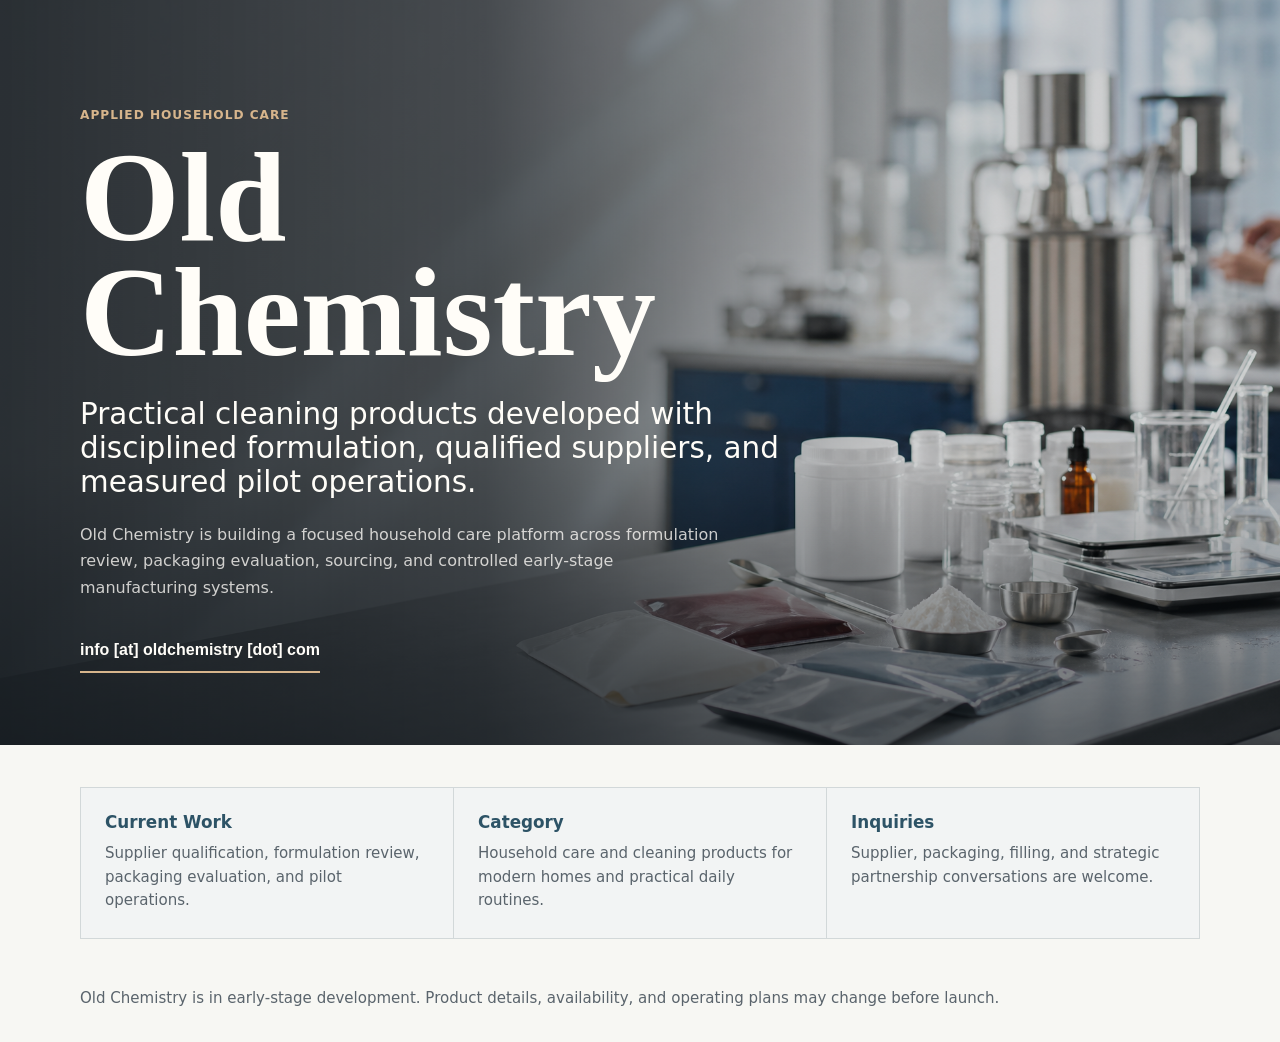
==== index.html @ 78874b06 "Add corporate lifestyle hero" ====
<!doctype html>
<html lang="en">
  <head>
    <meta charset="utf-8">
    <meta name="viewport" content="width=device-width, initial-scale=1">
    <title>Old Chemistry</title>
    <meta
      name="description"
      content="Old Chemistry is an early-stage household care company developing practical, transparent cleaning products."
    >
    <link rel="stylesheet" href="./styles.css">
  </head>
  <body>
    <main class="page">
      <section class="hero" aria-labelledby="page-title">
        <div class="hero-image" aria-hidden="true"></div>
        <div class="copy">
          <p class="kicker">Applied household care</p>
          <h1 id="page-title">Old Chemistry</h1>
          <p class="lede">
            Practical cleaning products developed with disciplined formulation,
            qualified suppliers, and measured pilot operations.
          </p>
          <p class="body">
            Old Chemistry is building a focused household care platform across
            formulation review, packaging evaluation, sourcing, and controlled
            early-stage manufacturing systems.
          </p>
          <button class="contact" type="button" data-contact-button>
            <span data-contact-label>info [at] oldchemistry [dot] com</span>
          </button>
        </div>
      </section>

      <section class="status" aria-label="Product status">
        <div>
          <h2>Current Work</h2>
          <p>Supplier qualification, formulation review, packaging evaluation, and pilot operations.</p>
        </div>
        <div>
          <h2>Category</h2>
          <p>Household care and cleaning products for modern homes and practical daily routines.</p>
        </div>
        <div>
          <h2>Inquiries</h2>
          <p>Supplier, packaging, filling, and strategic partnership conversations are welcome.</p>
        </div>
      </section>
    </main>
    <footer class="footer">
      <p>Old Chemistry is in early-stage development. Product details, availability, and operating plans may change before launch.</p>
    </footer>
    <script>
      (() => {
        const button = document.querySelector('[data-contact-button]');
        const label = document.querySelector('[data-contact-label]');
        if (!button || !label) return;

        const address = ['info', 'oldchemistry.com'].join('@');
        button.addEventListener('click', async () => {
          try {
            await navigator.clipboard.writeText(address);
            label.textContent = 'Email copied';
          } catch {
            label.textContent = address;
          }
        });
      })();
    </script>
  </body>
</html>
---- styles.css ----
:root {
  color-scheme: light;
  --ink: #182027;
  --muted: #5a646c;
  --paper: #f7f7f3;
  --line: #d2d8d9;
  --accent: #8a3d31;
  --accent-dark: #662c24;
  --blue: #2d5366;
}

* {
  box-sizing: border-box;
}

body {
  margin: 0;
  background: var(--paper);
  color: var(--ink);
  font-family: ui-sans-serif, system-ui, -apple-system, BlinkMacSystemFont, "Segoe UI", sans-serif;
}

.page {
  min-height: calc(100vh - 88px);
}

.hero {
  position: relative;
  display: grid;
  align-items: end;
  min-height: min(760px, 82vh);
  overflow: hidden;
  background: #182027;
}

.copy {
  position: relative;
  z-index: 2;
  width: min(1120px, calc(100% - 40px));
  max-width: 1120px;
  margin: 0 auto;
  padding: clamp(84px, 12vh, 136px) 0 clamp(48px, 8vh, 76px);
  color: #fffdf8;
}

.hero-image {
  position: absolute;
  inset: 0;
  background:
    linear-gradient(90deg, rgba(17, 23, 28, 0.88) 0%, rgba(17, 23, 28, 0.72) 38%, rgba(17, 23, 28, 0.2) 70%),
    linear-gradient(0deg, rgba(17, 23, 28, 0.6) 0%, rgba(17, 23, 28, 0) 38%),
    url("./assets/old-chemistry-corporate-lab-hero.png") center / cover no-repeat;
  transform: scale(1.01);
}

.kicker {
  margin: 0 0 18px;
  color: #d7b58c;
  font-size: 0.76rem;
  font-weight: 700;
  letter-spacing: 0.08em;
  text-transform: uppercase;
}

h1 {
  margin: 0;
  max-width: 780px;
  font-family: Georgia, "Times New Roman", serif;
  font-size: clamp(3.8rem, 10vw, 8.2rem);
  font-weight: 700;
  line-height: 0.9;
  letter-spacing: 0;
}

.lede {
  max-width: 760px;
  margin: 28px 0 0;
  font-size: clamp(1.35rem, 2.3vw, 2.25rem);
  line-height: 1.15;
}

.body {
  max-width: 640px;
  margin: 22px 0 0;
  color: rgba(255, 253, 248, 0.78);
  font-size: 1rem;
  line-height: 1.65;
}

.contact {
  display: inline-flex;
  align-items: center;
  min-height: 44px;
  padding: 0;
  margin-top: 28px;
  border: 0;
  border-bottom: 2px solid #d7b58c;
  background: transparent;
  color: #fffdf8;
  font-size: 1rem;
  font-weight: 700;
  cursor: pointer;
  text-decoration: none;
}

.contact:focus-visible {
  outline: 3px solid rgba(215, 181, 140, 0.45);
  outline-offset: 5px;
}

.status {
  display: grid;
  grid-template-columns: repeat(3, minmax(0, 1fr));
  gap: 1px;
  width: min(1120px, calc(100% - 40px));
  margin: 42px auto 48px;
  border: 1px solid var(--line);
  background: var(--line);
}

.status div {
  min-height: 150px;
  padding: 24px;
  background: rgba(255, 255, 255, 0.72);
}

.status h2 {
  margin: 0 0 10px;
  font-size: 1.05rem;
  line-height: 1.2;
  color: var(--blue);
}

.status p,
.footer p {
  margin: 0;
  color: var(--muted);
  font-size: 0.94rem;
  line-height: 1.55;
}

.footer {
  width: min(1120px, calc(100% - 40px));
  margin: 0 auto;
  padding: 0 0 32px;
}

@media (max-width: 820px) {
  .hero {
    min-height: 680px;
  }

  .hero-image {
    background:
      linear-gradient(0deg, rgba(17, 23, 28, 0.94) 0%, rgba(17, 23, 28, 0.78) 48%, rgba(17, 23, 28, 0.18) 100%),
      url("./assets/old-chemistry-corporate-lab-hero.png") 64% center / cover no-repeat;
  }

  .copy {
    padding-bottom: 42px;
  }

  h1 {
    font-size: clamp(3.25rem, 17vw, 4.85rem);
  }

  .lede {
    margin-top: 22px;
  }

  .body {
    margin-top: 18px;
  }

  .status {
    grid-template-columns: 1fr;
  }
}
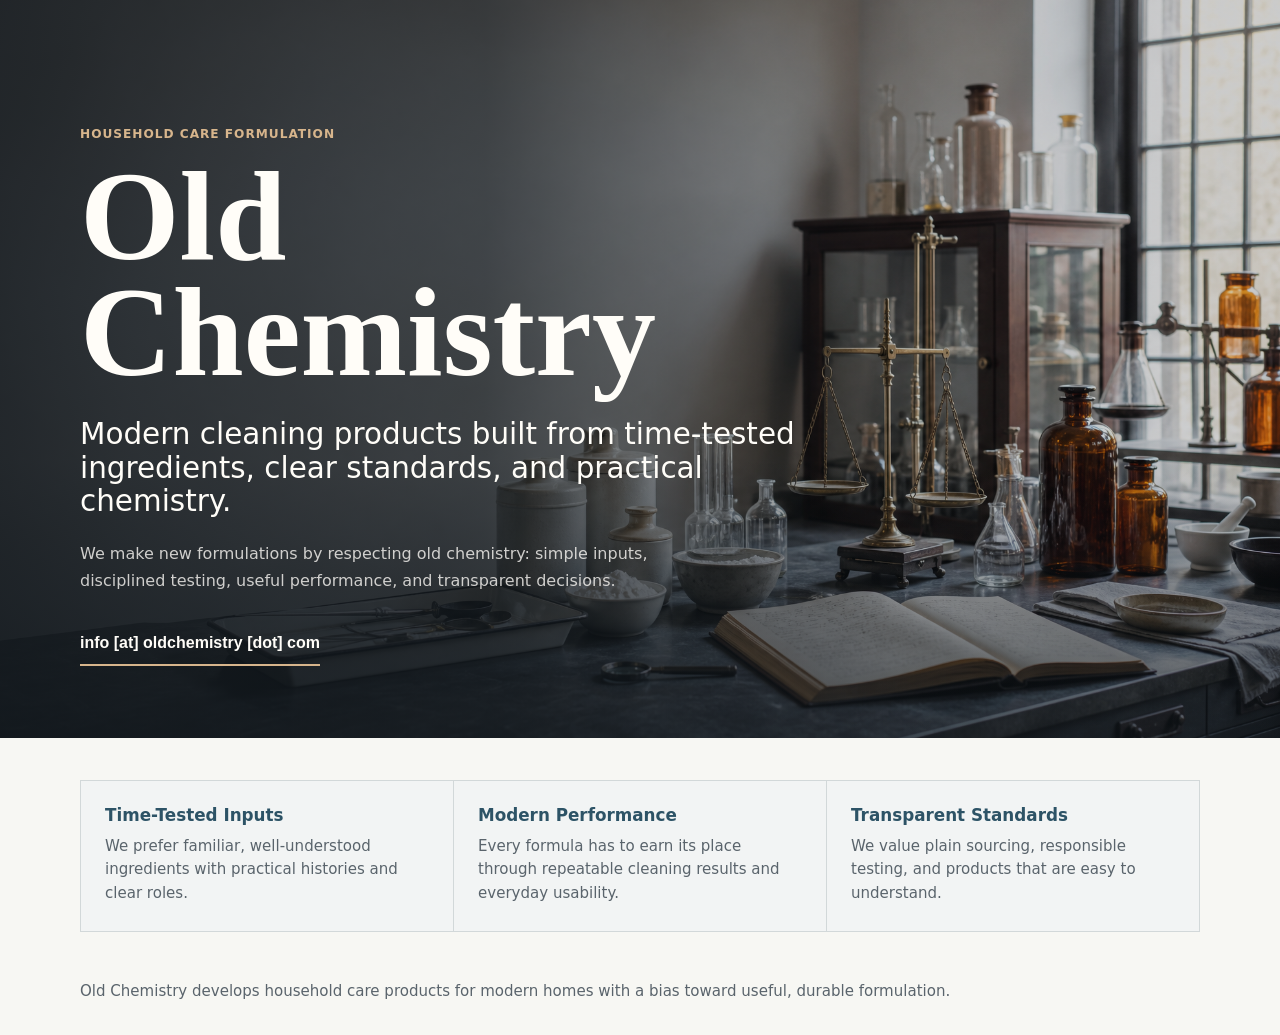
==== commit 0ed4d070: "Refine site around values and heritage lab imagery" ====
--- a/index.html
+++ b/index.html
@@ -6,7 +6,7 @@
     <title>Old Chemistry</title>
     <meta
       name="description"
-      content="Old Chemistry is an early-stage household care company developing practical, transparent cleaning products."
+      content="Old Chemistry develops effective household care formulations with time-tested ingredients and modern standards."
     >
     <link rel="stylesheet" href="./styles.css">
   </head>
@@ -15,16 +15,15 @@
       <section class="hero" aria-labelledby="page-title">
         <div class="hero-image" aria-hidden="true"></div>
         <div class="copy">
-          <p class="kicker">Applied household care</p>
+          <p class="kicker">Household care formulation</p>
           <h1 id="page-title">Old Chemistry</h1>
           <p class="lede">
-            Practical cleaning products developed with disciplined formulation,
-            qualified suppliers, and measured pilot operations.
+            Modern cleaning products built from time-tested ingredients, clear
+            standards, and practical chemistry.
           </p>
           <p class="body">
-            Old Chemistry is building a focused household care platform across
-            formulation review, packaging evaluation, sourcing, and controlled
-            early-stage manufacturing systems.
+            We make new formulations by respecting old chemistry: simple inputs,
+            disciplined testing, useful performance, and transparent decisions.
           </p>
           <button class="contact" type="button" data-contact-button>
             <span data-contact-label>info [at] oldchemistry [dot] com</span>
@@ -34,21 +33,21 @@
 
       <section class="status" aria-label="Product status">
         <div>
-          <h2>Current Work</h2>
-          <p>Supplier qualification, formulation review, packaging evaluation, and pilot operations.</p>
+          <h2>Time-Tested Inputs</h2>
+          <p>We prefer familiar, well-understood ingredients with practical histories and clear roles.</p>
         </div>
         <div>
-          <h2>Category</h2>
-          <p>Household care and cleaning products for modern homes and practical daily routines.</p>
+          <h2>Modern Performance</h2>
+          <p>Every formula has to earn its place through repeatable cleaning results and everyday usability.</p>
         </div>
         <div>
-          <h2>Inquiries</h2>
-          <p>Supplier, packaging, filling, and strategic partnership conversations are welcome.</p>
+          <h2>Transparent Standards</h2>
+          <p>We value plain sourcing, responsible testing, and products that are easy to understand.</p>
         </div>
       </section>
     </main>
     <footer class="footer">
-      <p>Old Chemistry is in early-stage development. Product details, availability, and operating plans may change before launch.</p>
+      <p>Old Chemistry develops household care products for modern homes with a bias toward useful, durable formulation.</p>
     </footer>
     <script>
       (() => {
--- a/styles.css
+++ b/styles.css
@@ -49,7 +49,7 @@
   background:
     linear-gradient(90deg, rgba(17, 23, 28, 0.88) 0%, rgba(17, 23, 28, 0.72) 38%, rgba(17, 23, 28, 0.2) 70%),
     linear-gradient(0deg, rgba(17, 23, 28, 0.6) 0%, rgba(17, 23, 28, 0) 38%),
-    url("./assets/old-chemistry-corporate-lab-hero.png") center / cover no-repeat;
+    url("./assets/old-chemistry-1910s-lab-hero.png") center / cover no-repeat;
   transform: scale(1.01);
 }
 
@@ -152,8 +152,8 @@
 
   .hero-image {
     background:
-      linear-gradient(0deg, rgba(17, 23, 28, 0.94) 0%, rgba(17, 23, 28, 0.78) 48%, rgba(17, 23, 28, 0.18) 100%),
-      url("./assets/old-chemistry-corporate-lab-hero.png") 64% center / cover no-repeat;
+      linear-gradient(0deg, rgba(17, 23, 28, 0.96) 0%, rgba(17, 23, 28, 0.82) 50%, rgba(17, 23, 28, 0.22) 100%),
+      url("./assets/old-chemistry-1910s-lab-hero.png") 64% center / cover no-repeat;
   }
 
   .copy {
@@ -161,11 +161,12 @@
   }
 
   h1 {
-    font-size: clamp(3.25rem, 17vw, 4.85rem);
+    font-size: clamp(3.05rem, 16vw, 4.65rem);
   }
 
   .lede {
     margin-top: 22px;
+    line-height: 1.2;
   }
 
   .body {
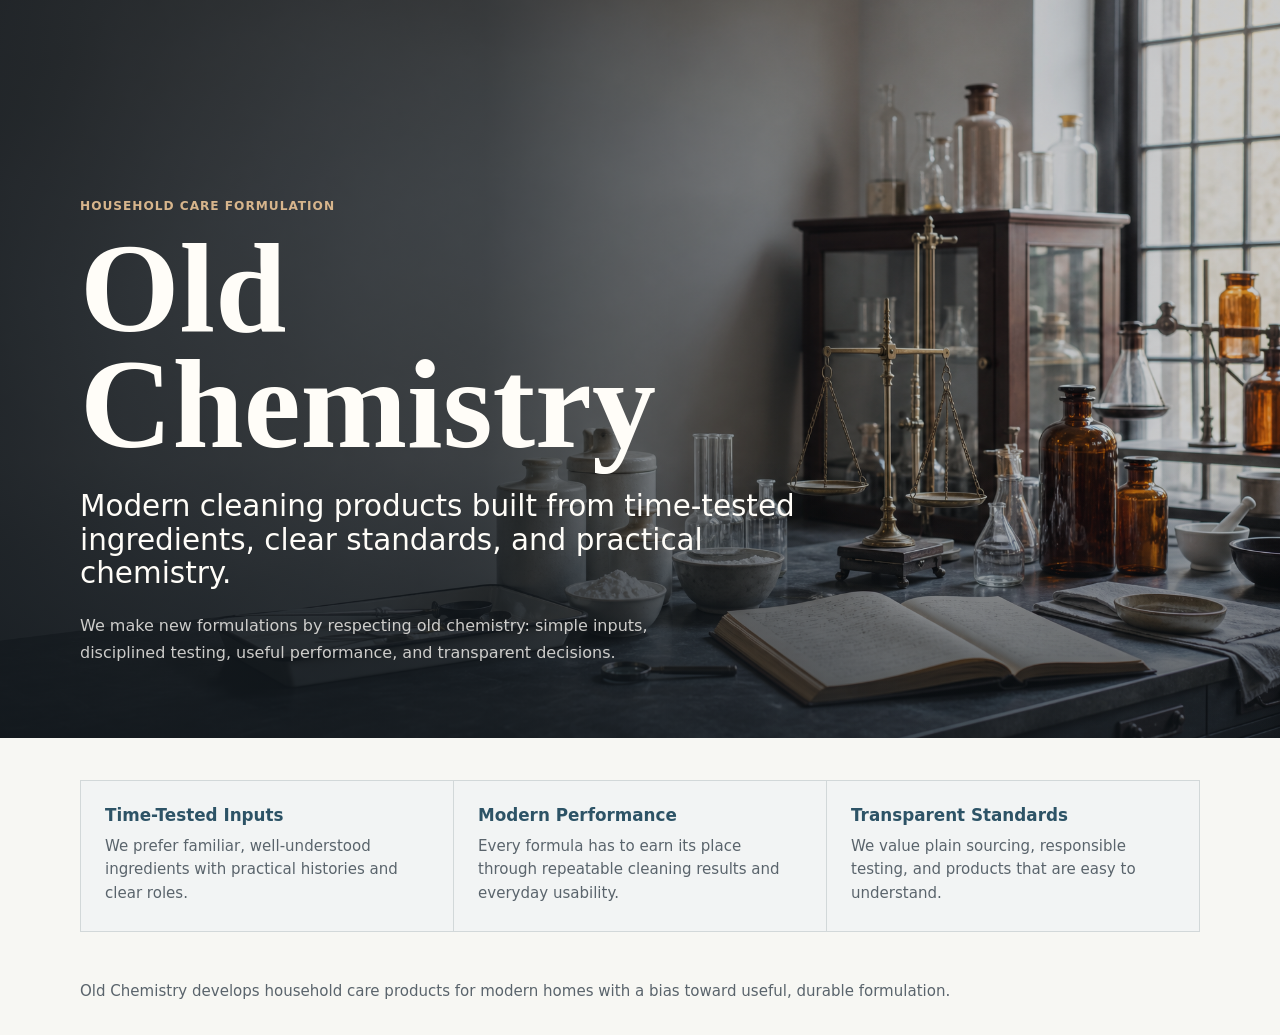
==== commit 99e40163: "Remove public email from site" ====
--- a/index.html
+++ b/index.html
@@ -25,9 +25,6 @@
             We make new formulations by respecting old chemistry: simple inputs,
             disciplined testing, useful performance, and transparent decisions.
           </p>
-          <button class="contact" type="button" data-contact-button>
-            <span data-contact-label>info [at] oldchemistry [dot] com</span>
-          </button>
         </div>
       </section>
 
@@ -49,22 +46,5 @@
     <footer class="footer">
       <p>Old Chemistry develops household care products for modern homes with a bias toward useful, durable formulation.</p>
     </footer>
-    <script>
-      (() => {
-        const button = document.querySelector('[data-contact-button]');
-        const label = document.querySelector('[data-contact-label]');
-        if (!button || !label) return;
-
-        const address = ['info', 'oldchemistry.com'].join('@');
-        button.addEventListener('click', async () => {
-          try {
-            await navigator.clipboard.writeText(address);
-            label.textContent = 'Email copied';
-          } catch {
-            label.textContent = address;
-          }
-        });
-      })();
-    </script>
   </body>
 </html>
--- a/styles.css
+++ b/styles.css
@@ -87,27 +87,6 @@
   line-height: 1.65;
 }
 
-.contact {
-  display: inline-flex;
-  align-items: center;
-  min-height: 44px;
-  padding: 0;
-  margin-top: 28px;
-  border: 0;
-  border-bottom: 2px solid #d7b58c;
-  background: transparent;
-  color: #fffdf8;
-  font-size: 1rem;
-  font-weight: 700;
-  cursor: pointer;
-  text-decoration: none;
-}
-
-.contact:focus-visible {
-  outline: 3px solid rgba(215, 181, 140, 0.45);
-  outline-offset: 5px;
-}
-
 .status {
   display: grid;
   grid-template-columns: repeat(3, minmax(0, 1fr));
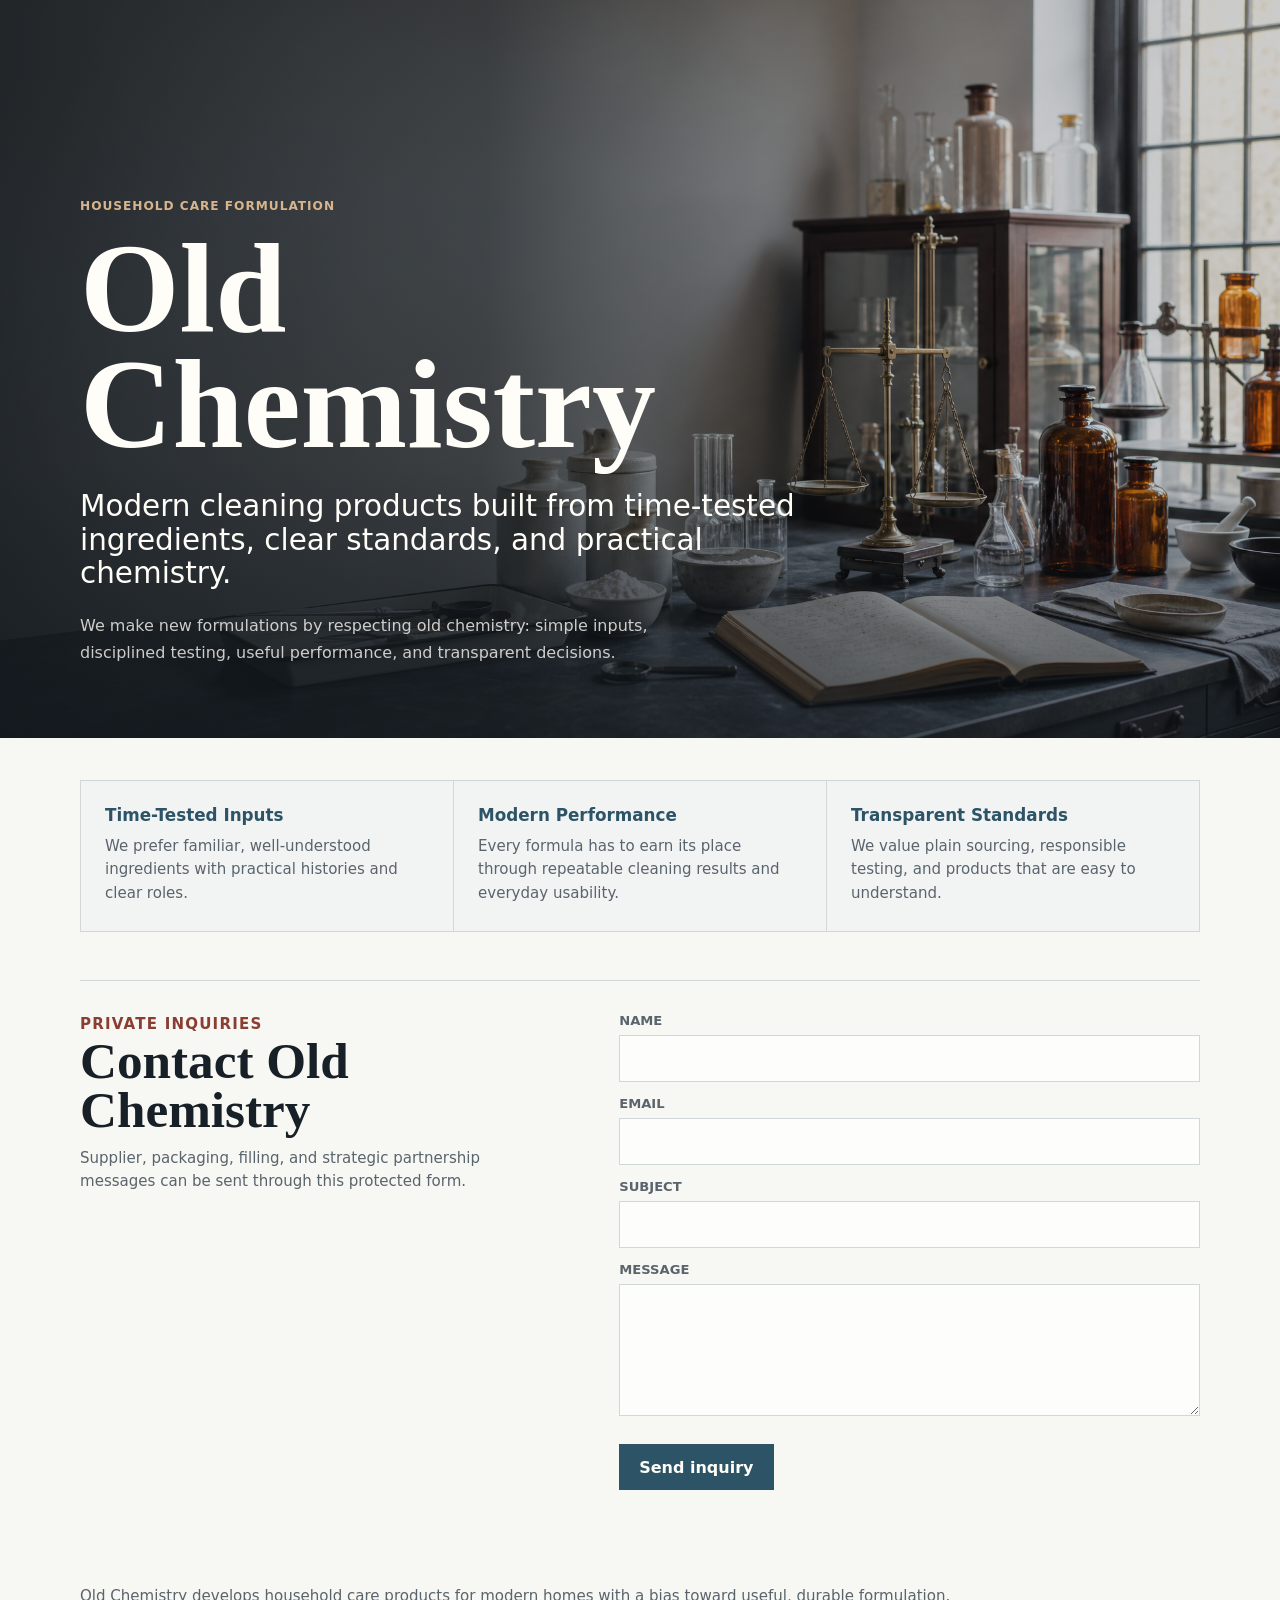
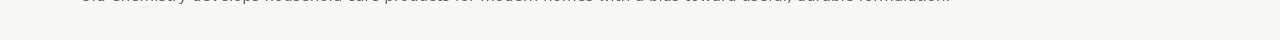
==== commit 7f0a2742: "Add protected contact form" ====
--- a/index.html
+++ b/index.html
@@ -9,6 +9,7 @@
       content="Old Chemistry develops effective household care formulations with time-tested ingredients and modern standards."
     >
     <link rel="stylesheet" href="./styles.css">
+    <script src="https://challenges.cloudflare.com/turnstile/v0/api.js" async defer></script>
   </head>
   <body>
     <main class="page">
@@ -42,9 +43,91 @@
           <p>We value plain sourcing, responsible testing, and products that are easy to understand.</p>
         </div>
       </section>
+
+      <section class="contact-panel" aria-labelledby="contact-title">
+        <div>
+          <p class="kicker">Private inquiries</p>
+          <h2 id="contact-title">Contact Old Chemistry</h2>
+          <p>
+            Supplier, packaging, filling, and strategic partnership messages
+            can be sent through this protected form.
+          </p>
+        </div>
+        <form class="contact-form" data-contact-form>
+          <label>
+            Name
+            <input name="name" autocomplete="name" required maxlength="80">
+          </label>
+          <label>
+            Email
+            <input name="email" type="email" autocomplete="email" required maxlength="160">
+          </label>
+          <label>
+            Subject
+            <input name="subject" maxlength="120">
+          </label>
+          <label class="hidden-field">
+            Company
+            <input name="company" tabindex="-1" autocomplete="off">
+          </label>
+          <label>
+            Message
+            <textarea name="message" required maxlength="2400"></textarea>
+          </label>
+          <div
+            class="cf-turnstile"
+            data-sitekey="0x4AAAAAADR3LJNaW9T9GUtM"
+            data-theme="light"
+          ></div>
+          <button type="submit">Send inquiry</button>
+          <p class="form-status" data-form-status role="status" aria-live="polite"></p>
+        </form>
+      </section>
     </main>
     <footer class="footer">
       <p>Old Chemistry develops household care products for modern homes with a bias toward useful, durable formulation.</p>
     </footer>
+    <script>
+    (() => {
+      const form = document.querySelector('[data-contact-form]');
+      const status = document.querySelector('[data-form-status]');
+      if (!form || !status) return;
+
+      form.addEventListener('submit', async (event) => {
+        event.preventDefault();
+        status.textContent = 'Sending...';
+
+        const data = new FormData(form);
+        const button = form.querySelector('button[type="submit"]');
+        const turnstileToken = data.get('cf-turnstile-response');
+        button.disabled = true;
+
+        try {
+          const response = await fetch('/contact', {
+            method: 'POST',
+            headers: { 'content-type': 'application/json' },
+            body: JSON.stringify({
+              name: data.get('name'),
+              email: data.get('email'),
+              subject: data.get('subject'),
+              company: data.get('company'),
+              message: data.get('message'),
+              turnstileToken,
+            }),
+          });
+          const result = await response.json();
+          if (!response.ok || !result.ok) throw new Error(result.error || 'Unable to send.');
+          form.reset();
+          if (window.turnstile) window.turnstile.reset();
+          status.textContent = 'Sent. Thank you.';
+        } catch (error) {
+          status.textContent = error.message || 'Unable to send. Please try again.';
+          if (window.turnstile) window.turnstile.reset();
+        } finally {
+          button.disabled = false;
+        }
+      });
+    })();
+    </script>
   </body>
 </html>
--- a/styles.css
+++ b/styles.css
@@ -111,6 +111,7 @@
 }
 
 .status p,
+.contact-panel p,
 .footer p {
   margin: 0;
   color: var(--muted);
@@ -118,6 +119,94 @@
   line-height: 1.55;
 }
 
+.contact-panel {
+  display: grid;
+  grid-template-columns: minmax(0, 0.9fr) minmax(320px, 1.1fr);
+  gap: clamp(28px, 5vw, 64px);
+  width: min(1120px, calc(100% - 40px));
+  margin: 0 auto 52px;
+  padding: 32px 0 6px;
+  border-top: 1px solid var(--line);
+}
+
+.contact-panel .kicker {
+  color: var(--accent);
+}
+
+.contact-panel h2 {
+  margin: 0 0 12px;
+  color: var(--ink);
+  font-family: Georgia, "Times New Roman", serif;
+  font-size: clamp(2rem, 4vw, 3.8rem);
+  line-height: 0.96;
+}
+
+.contact-form {
+  display: grid;
+  gap: 14px;
+}
+
+.contact-form label {
+  display: grid;
+  gap: 7px;
+  color: var(--muted);
+  font-size: 0.82rem;
+  font-weight: 700;
+  text-transform: uppercase;
+}
+
+.contact-form input,
+.contact-form textarea {
+  width: 100%;
+  border: 1px solid var(--line);
+  border-radius: 0;
+  background: rgba(255, 255, 255, 0.78);
+  color: var(--ink);
+  font: inherit;
+  font-size: 1rem;
+  padding: 13px 14px;
+}
+
+.contact-form textarea {
+  min-height: 132px;
+  resize: vertical;
+}
+
+.contact-form input:focus,
+.contact-form textarea:focus {
+  outline: 3px solid rgba(45, 83, 102, 0.2);
+  outline-offset: 0;
+}
+
+.hidden-field {
+  position: absolute;
+  left: -10000px;
+  width: 1px;
+  height: 1px;
+  overflow: hidden;
+}
+
+.contact-form button {
+  justify-self: start;
+  min-height: 46px;
+  border: 0;
+  background: var(--blue);
+  color: #fffdf8;
+  cursor: pointer;
+  font: inherit;
+  font-weight: 700;
+  padding: 0 20px;
+}
+
+.contact-form button:disabled {
+  cursor: wait;
+  opacity: 0.62;
+}
+
+.form-status {
+  min-height: 1.5em;
+}
+
 .footer {
   width: min(1120px, calc(100% - 40px));
   margin: 0 auto;
@@ -155,4 +244,9 @@
   .status {
     grid-template-columns: 1fr;
   }
-}
+
+  .contact-panel {
+    grid-template-columns: 1fr;
+    margin-bottom: 42px;
+  }
+}
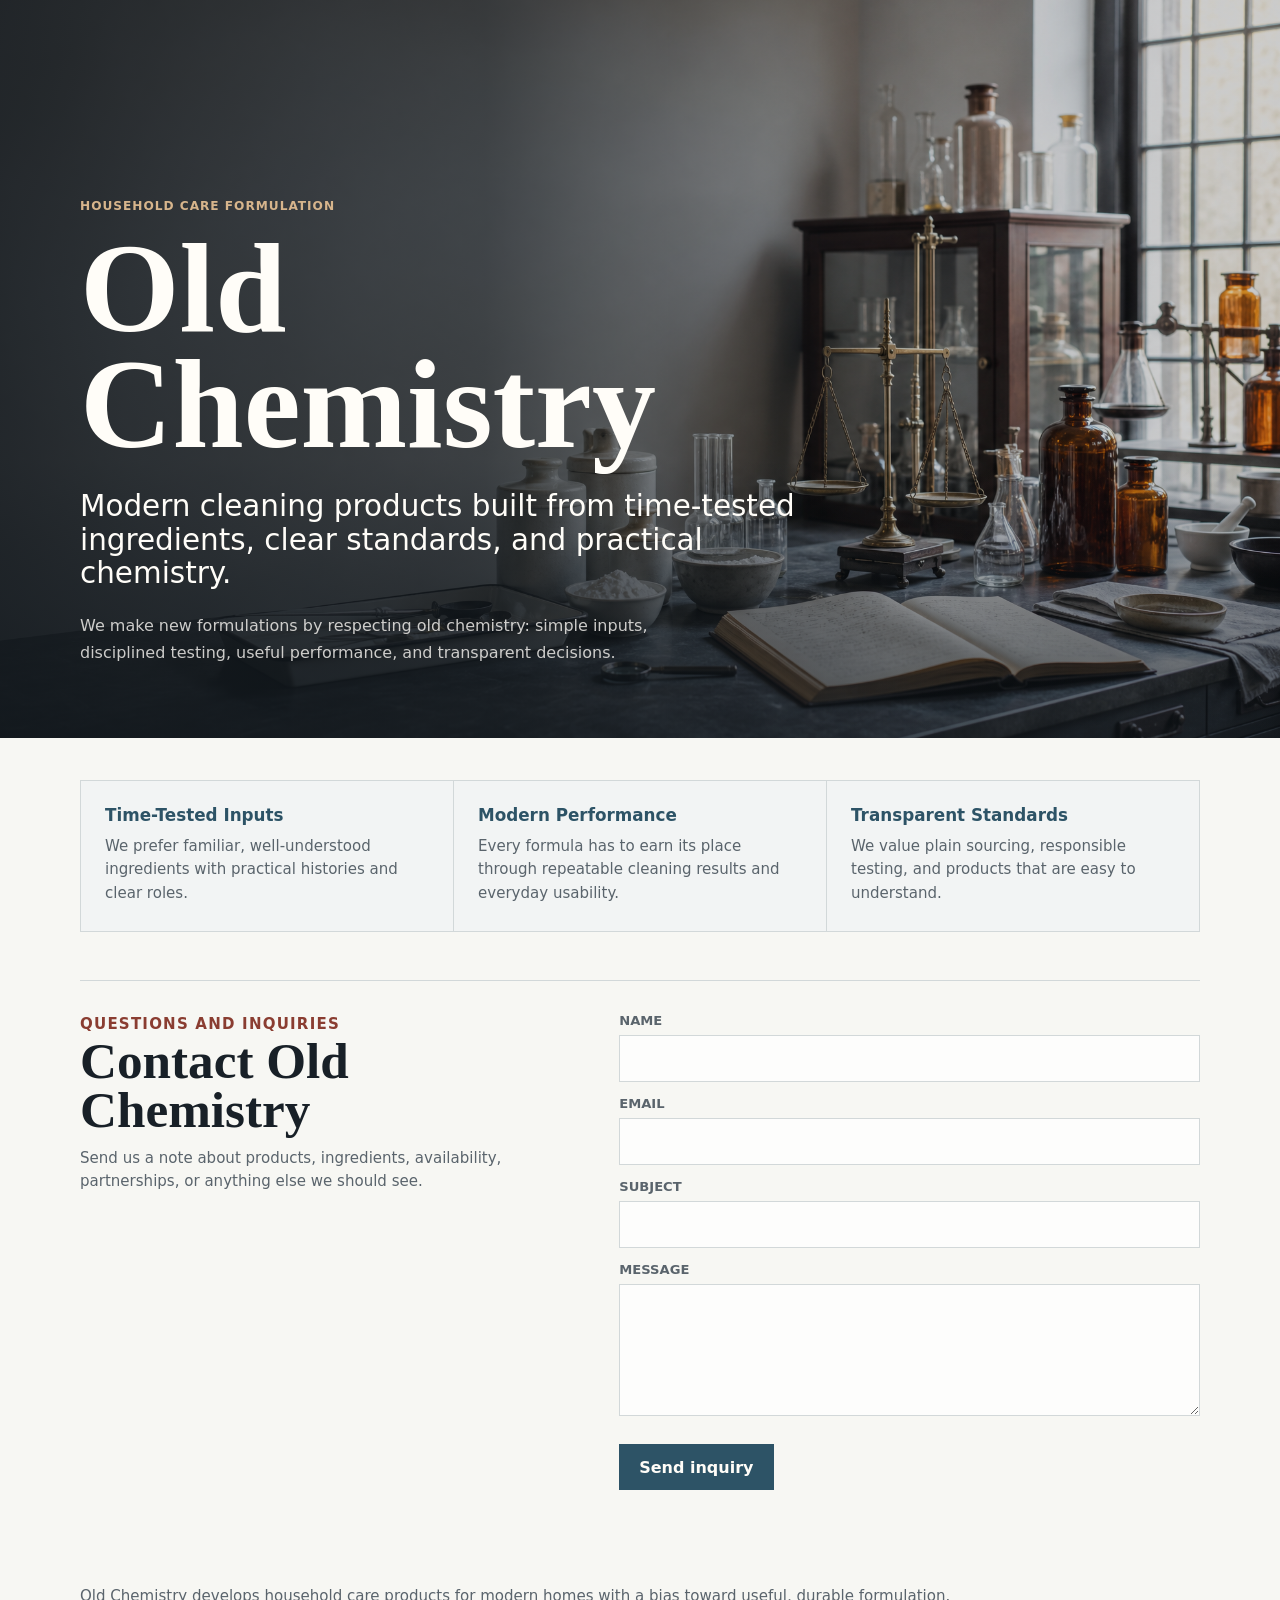
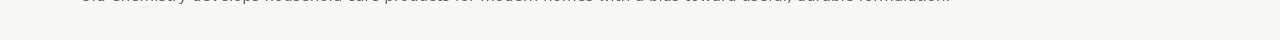
==== commit f0141dce: "Broaden contact form copy" ====
--- a/index.html
+++ b/index.html
@@ -46,11 +46,11 @@
 
       <section class="contact-panel" aria-labelledby="contact-title">
         <div>
-          <p class="kicker">Private inquiries</p>
+          <p class="kicker">Questions and inquiries</p>
           <h2 id="contact-title">Contact Old Chemistry</h2>
           <p>
-            Supplier, packaging, filling, and strategic partnership messages
-            can be sent through this protected form.
+            Send us a note about products, ingredients, availability,
+            partnerships, or anything else we should see.
           </p>
         </div>
         <form class="contact-form" data-contact-form>
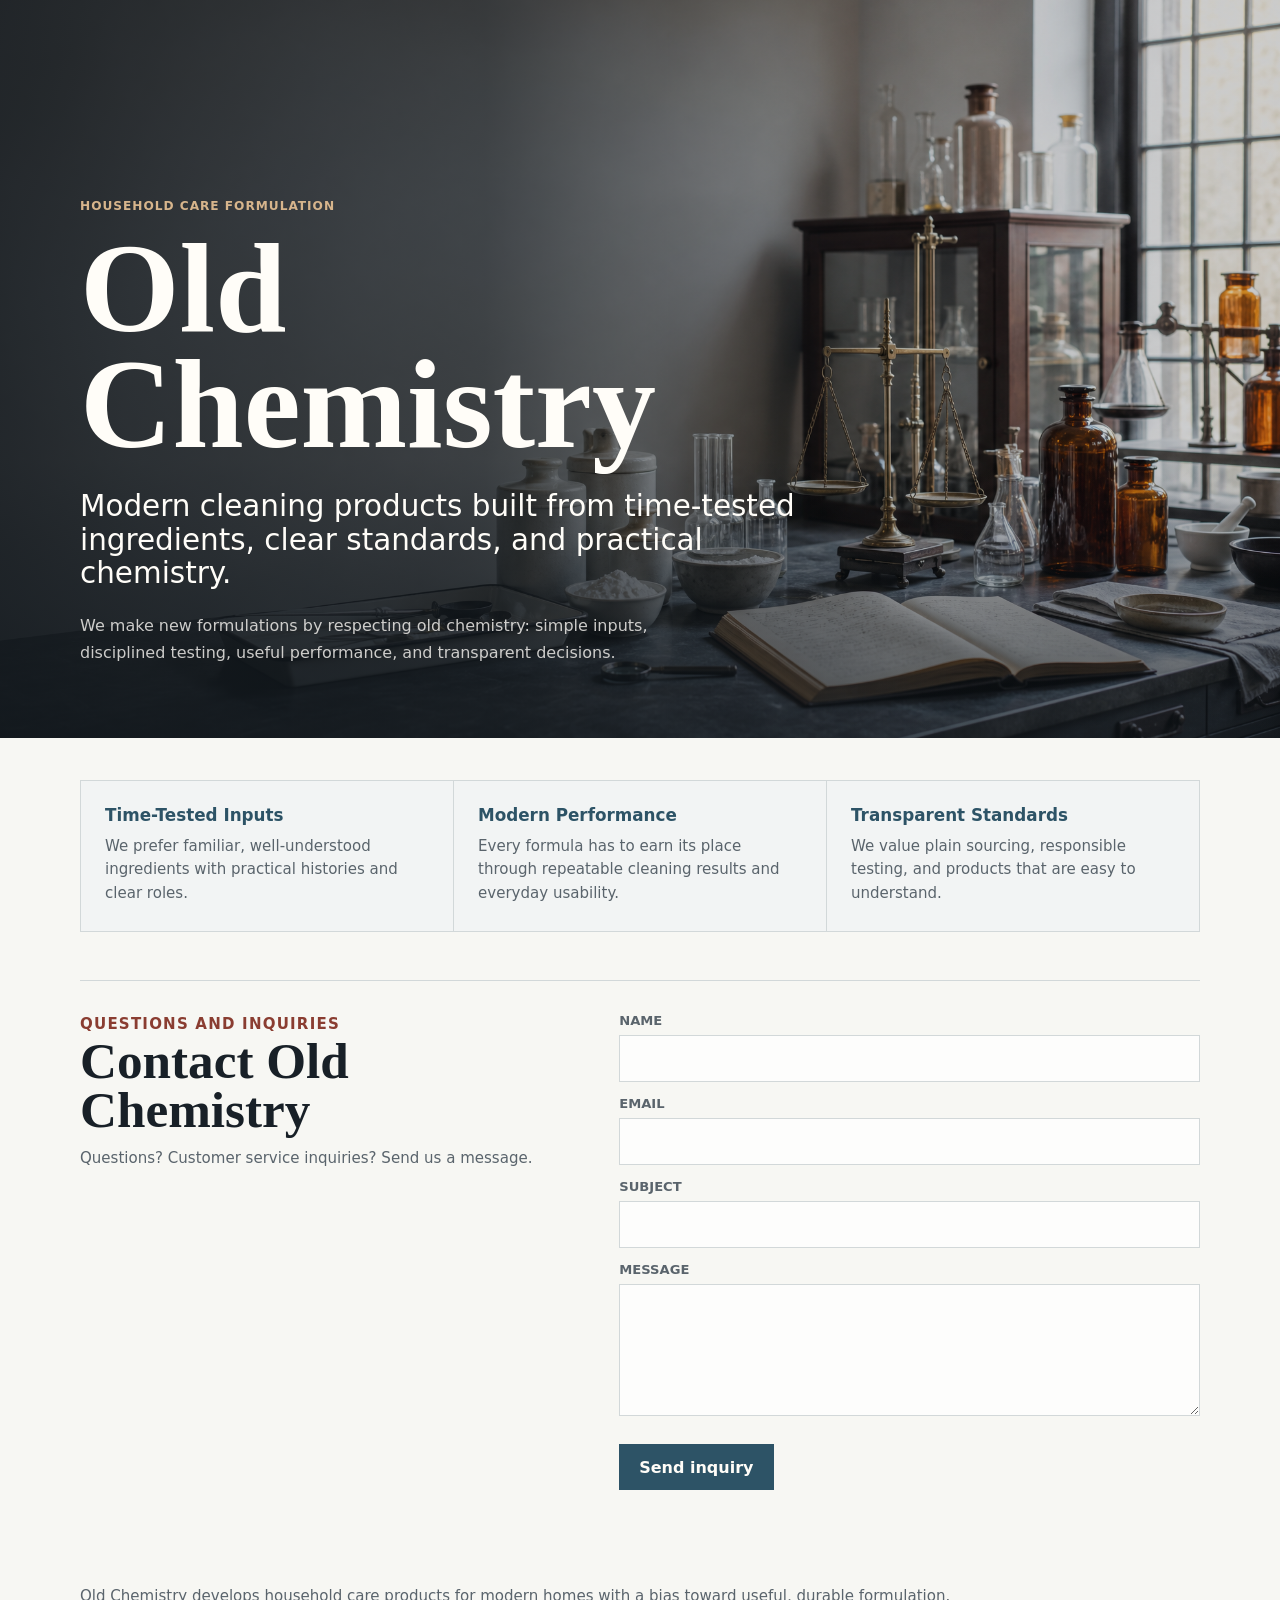
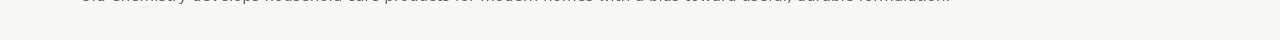
==== commit 5eda2f55: "Simplify contact form copy" ====
--- a/index.html
+++ b/index.html
@@ -8,6 +8,7 @@
       name="description"
       content="Old Chemistry develops effective household care formulations with time-tested ingredients and modern standards."
     >
+    <link rel="icon" href="./assets/favicon.svg" type="image/svg+xml">
     <link rel="stylesheet" href="./styles.css">
     <script src="https://challenges.cloudflare.com/turnstile/v0/api.js" async defer></script>
   </head>
@@ -48,10 +49,7 @@
         <div>
           <p class="kicker">Questions and inquiries</p>
           <h2 id="contact-title">Contact Old Chemistry</h2>
-          <p>
-            Send us a note about products, ingredients, availability,
-            partnerships, or anything else we should see.
-          </p>
+          <p>Questions? Customer service inquiries? Send us a message.</p>
         </div>
         <form class="contact-form" data-contact-form>
           <label>
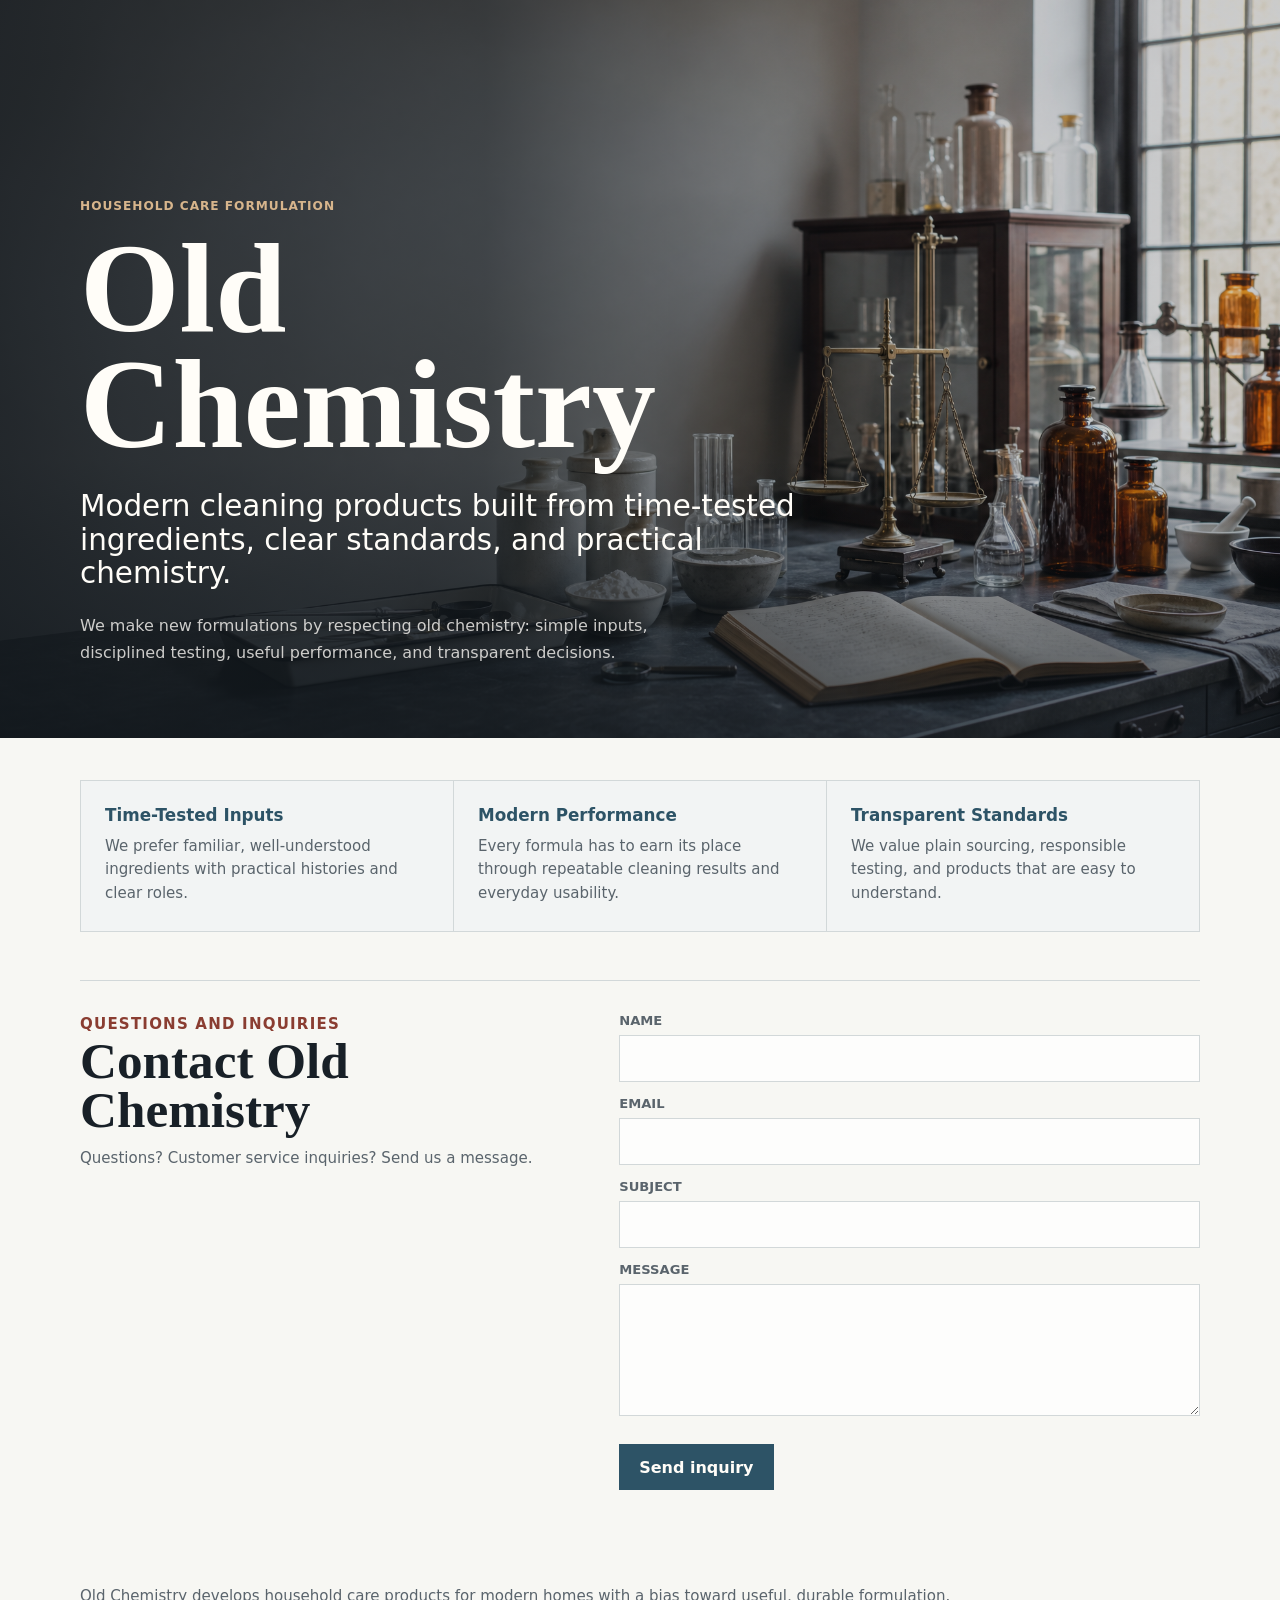
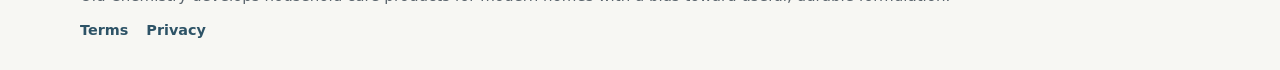
==== commit cf9cf7e4: "Add terms and privacy pages" ====
--- a/index.html
+++ b/index.html
@@ -84,6 +84,10 @@
     </main>
     <footer class="footer">
       <p>Old Chemistry develops household care products for modern homes with a bias toward useful, durable formulation.</p>
+      <nav aria-label="Legal">
+        <a href="./terms.html">Terms</a>
+        <a href="./privacy.html">Privacy</a>
+      </nav>
     </footer>
     <script>
     (() => {
--- a/styles.css
+++ b/styles.css
@@ -213,6 +213,69 @@
   padding: 0 0 32px;
 }
 
+.footer nav {
+  display: flex;
+  gap: 18px;
+  margin-top: 14px;
+}
+
+.footer a,
+.back-link {
+  color: var(--blue);
+  font-size: 0.9rem;
+  font-weight: 700;
+  text-decoration: none;
+}
+
+.footer a:hover,
+.footer a:focus-visible,
+.back-link:hover,
+.back-link:focus-visible {
+  text-decoration: underline;
+}
+
+.legal-page {
+  width: min(820px, calc(100% - 40px));
+  margin: 0 auto;
+  padding: 48px 0 24px;
+}
+
+.legal-page h1 {
+  max-width: none;
+  margin-top: 28px;
+  color: var(--ink);
+  font-size: clamp(3rem, 8vw, 5.8rem);
+}
+
+.legal-date {
+  margin: 18px 0 36px;
+  color: var(--muted);
+  font-size: 0.95rem;
+}
+
+.legal-page section {
+  padding: 24px 0;
+  border-top: 1px solid var(--line);
+}
+
+.legal-page h2 {
+  margin: 0 0 10px;
+  color: var(--blue);
+  font-size: 1.08rem;
+  line-height: 1.2;
+}
+
+.legal-page p {
+  margin: 0;
+  color: var(--muted);
+  font-size: 1rem;
+  line-height: 1.65;
+}
+
+.legal-footer {
+  padding-top: 0;
+}
+
 @media (max-width: 820px) {
   .hero {
     min-height: 680px;
